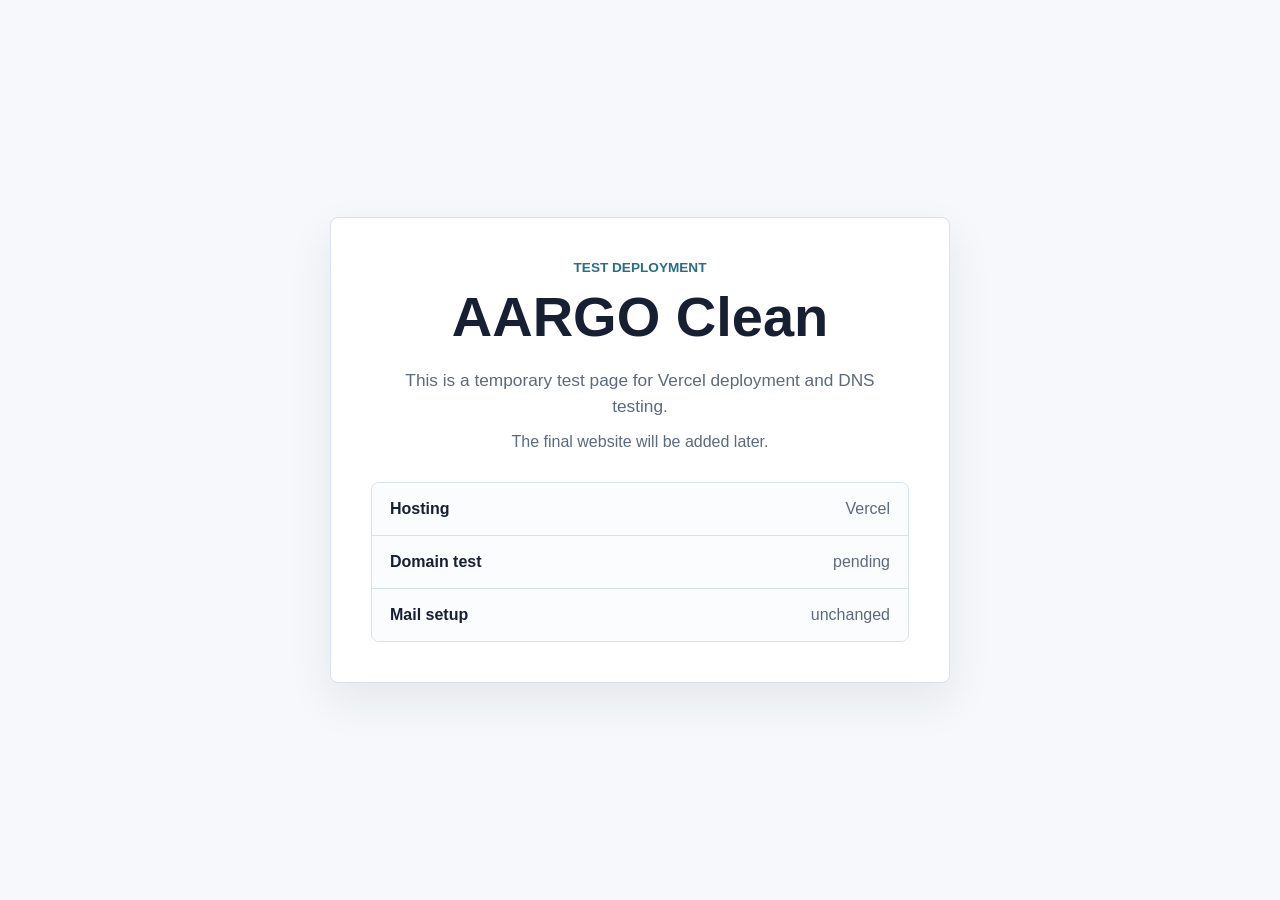
==== index.html @ 8f327ed7 "Add temporary Vercel test page" ====
<!doctype html>
<html lang="en">
  <head>
    <meta charset="utf-8">
    <meta name="viewport" content="width=device-width, initial-scale=1">
    <title>AARGO Clean</title>
    <link rel="stylesheet" href="styles.css">
  </head>
  <body>
    <main class="page">
      <section class="content" aria-labelledby="page-title">
        <p class="eyebrow">Test deployment</p>
        <h1 id="page-title">AARGO Clean</h1>
        <p class="lead">
          This is a temporary test page for Vercel deployment and DNS testing.
        </p>
        <p class="note">The final website will be added later.</p>

        <dl class="status-box" aria-label="Deployment status">
          <div>
            <dt>Hosting</dt>
            <dd>Vercel</dd>
          </div>
          <div>
            <dt>Domain test</dt>
            <dd>pending</dd>
          </div>
          <div>
            <dt>Mail setup</dt>
            <dd>unchanged</dd>
          </div>
        </dl>
      </section>
    </main>
  </body>
</html>
---- styles.css ----
:root {
  color-scheme: light;
  --bg: #f6f8fb;
  --panel: #ffffff;
  --text: #172033;
  --muted: #5d697d;
  --border: #d9e1ec;
  --accent: #276f86;
}

* {
  box-sizing: border-box;
}

body {
  margin: 0;
  min-height: 100vh;
  font-family: Arial, Helvetica, sans-serif;
  line-height: 1.5;
  color: var(--text);
  background: var(--bg);
}

.page {
  min-height: 100vh;
  display: grid;
  place-items: center;
  padding: 32px 16px;
}

.content {
  width: min(100%, 620px);
  padding: 40px;
  text-align: center;
  background: var(--panel);
  border: 1px solid var(--border);
  border-radius: 8px;
  box-shadow: 0 18px 45px rgb(23 32 51 / 8%);
}

.eyebrow {
  margin: 0 0 8px;
  font-size: 0.85rem;
  font-weight: 700;
  color: var(--accent);
  text-transform: uppercase;
}

h1 {
  margin: 0;
  font-size: clamp(2rem, 8vw, 3.5rem);
  line-height: 1.1;
}

.lead {
  margin: 20px auto 0;
  max-width: 480px;
  font-size: 1.08rem;
  color: var(--muted);
}

.note {
  margin: 10px 0 0;
  color: var(--muted);
}

.status-box {
  margin: 28px 0 0;
  display: grid;
  gap: 0;
  text-align: left;
  border: 1px solid var(--border);
  border-radius: 8px;
  overflow: hidden;
}

.status-box div {
  display: grid;
  grid-template-columns: 1fr auto;
  gap: 16px;
  padding: 14px 18px;
  background: #fbfcfe;
}

.status-box div + div {
  border-top: 1px solid var(--border);
}

dt {
  font-weight: 700;
}

dd {
  margin: 0;
  color: var(--muted);
}

@media (max-width: 520px) {
  .content {
    padding: 28px 20px;
  }

  .status-box div {
    grid-template-columns: 1fr;
    gap: 2px;
  }
}
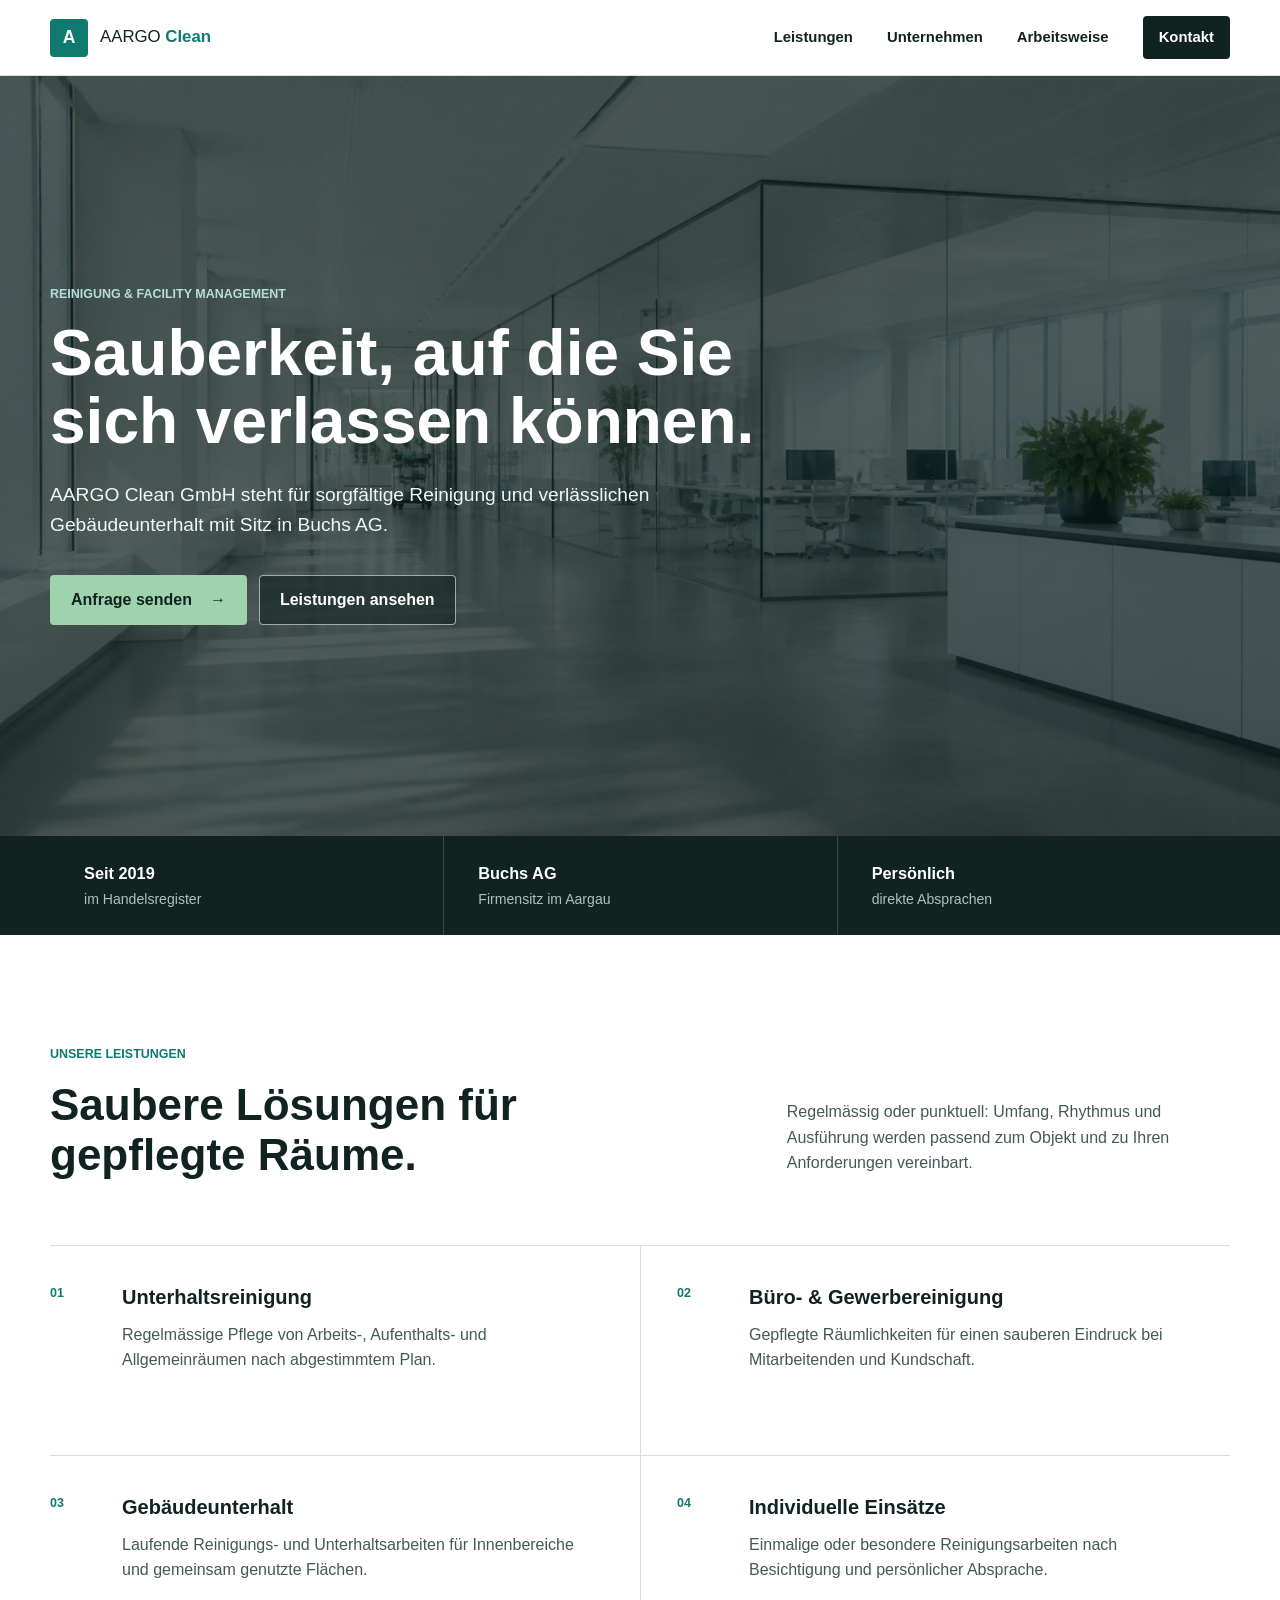
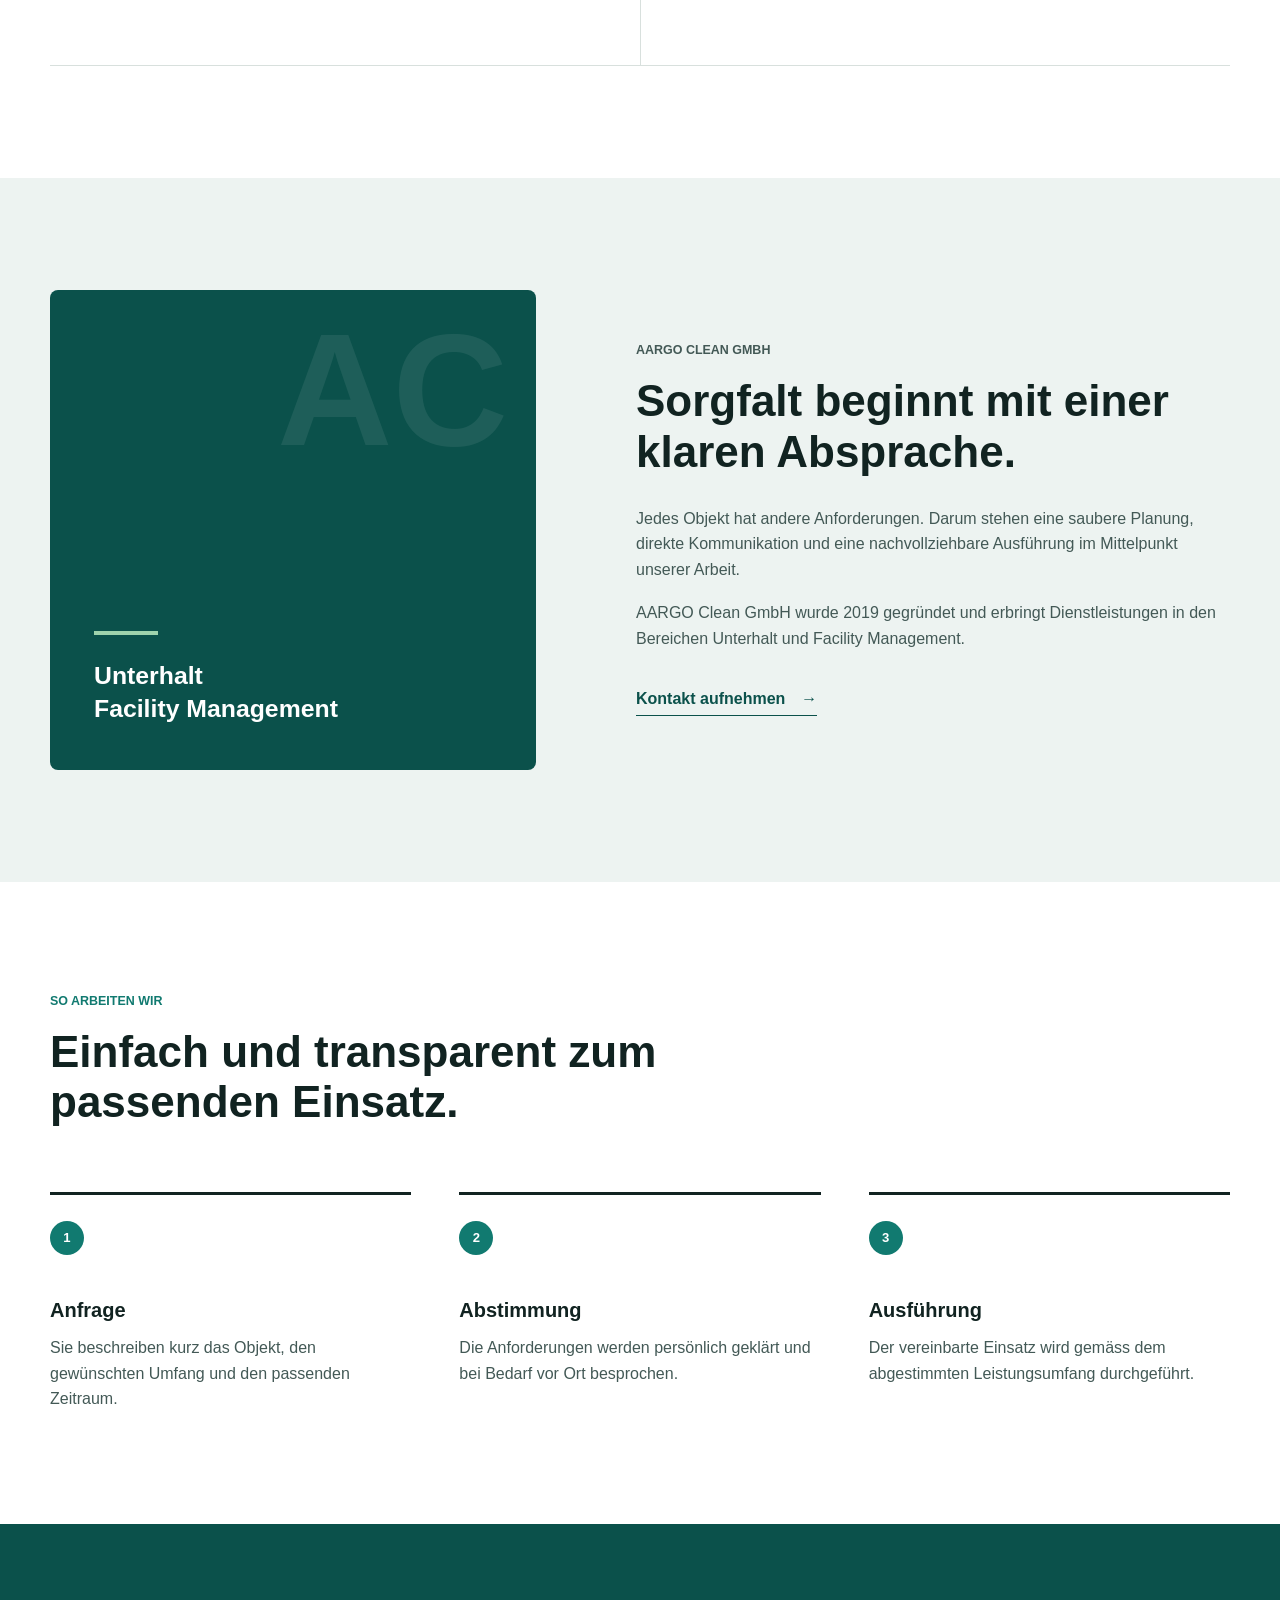
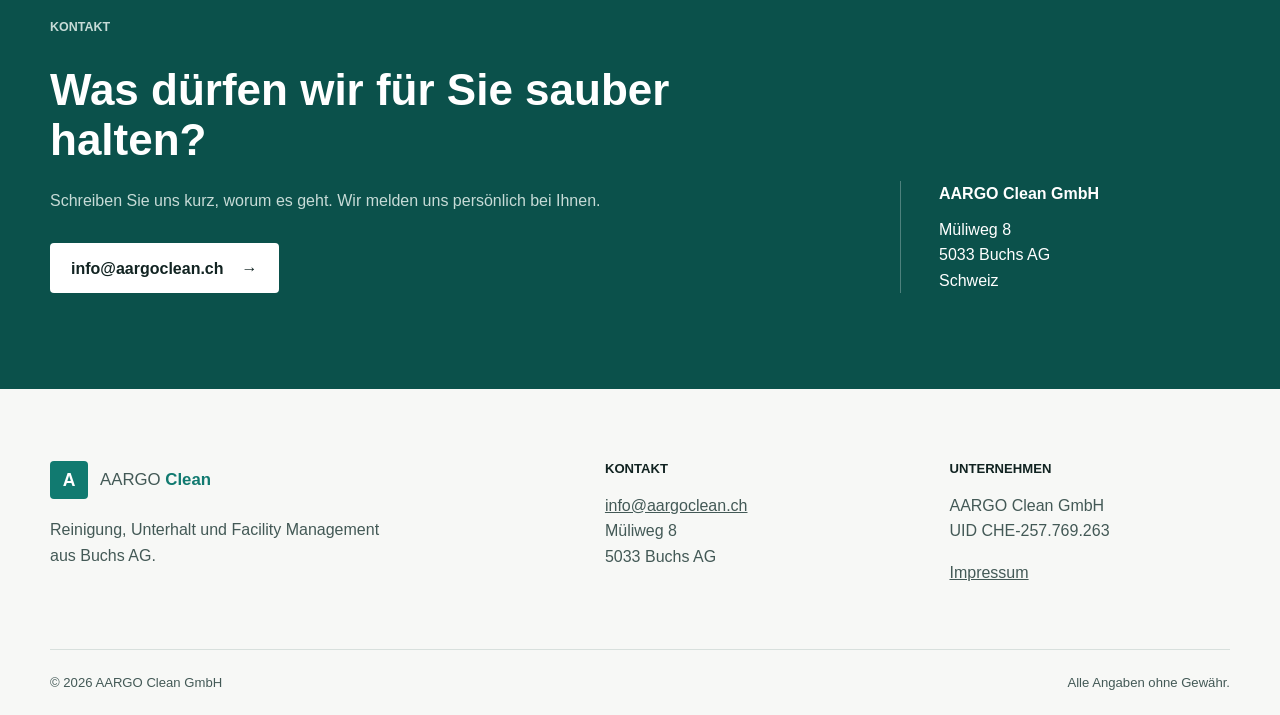
==== commit 36af7f48: "Build professional AARGO Clean website" ====
--- a/index.html
+++ b/index.html
@@ -1,36 +1,236 @@
 <!doctype html>
-<html lang="en">
+<html lang="de-CH">
   <head>
     <meta charset="utf-8">
     <meta name="viewport" content="width=device-width, initial-scale=1">
-    <title>AARGO Clean</title>
+    <meta name="description" content="AARGO Clean GmbH in Buchs AG: Reinigung, Gebäudeunterhalt und Facility Management nach persönlicher Absprache.">
+    <meta name="theme-color" content="#112321">
+    <title>AARGO Clean GmbH | Reinigung &amp; Gebäudeunterhalt</title>
+    <link rel="preload" href="assets/hero-clean-office.webp" as="image" type="image/webp">
     <link rel="stylesheet" href="styles.css">
+    <script src="script.js" defer></script>
+    <script type="application/ld+json">
+      {
+        "@context": "https://schema.org",
+        "@type": "LocalBusiness",
+        "name": "AARGO Clean GmbH",
+        "url": "https://aargoclean.ch",
+        "email": "info@aargoclean.ch",
+        "foundingDate": "2019",
+        "identifier": "CHE-257.769.263",
+        "address": {
+          "@type": "PostalAddress",
+          "streetAddress": "Müliweg 8",
+          "postalCode": "5033",
+          "addressLocality": "Buchs AG",
+          "addressCountry": "CH"
+        }
+      }
+    </script>
   </head>
   <body>
-    <main class="page">
-      <section class="content" aria-labelledby="page-title">
-        <p class="eyebrow">Test deployment</p>
-        <h1 id="page-title">AARGO Clean</h1>
-        <p class="lead">
-          This is a temporary test page for Vercel deployment and DNS testing.
-        </p>
-        <p class="note">The final website will be added later.</p>
-
-        <dl class="status-box" aria-label="Deployment status">
-          <div>
-            <dt>Hosting</dt>
-            <dd>Vercel</dd>
-          </div>
-          <div>
-            <dt>Domain test</dt>
-            <dd>pending</dd>
-          </div>
-          <div>
-            <dt>Mail setup</dt>
-            <dd>unchanged</dd>
-          </div>
-        </dl>
+    <a class="skip-link" href="#main-content">Zum Inhalt springen</a>
+
+    <header class="site-header">
+      <div class="container header-inner">
+        <a class="brand" href="#top" aria-label="AARGO Clean Startseite">
+          <span class="brand-mark" aria-hidden="true">A</span>
+          <span class="brand-name">AARGO <strong>Clean</strong></span>
+        </a>
+
+        <button class="menu-toggle" type="button" aria-expanded="false" aria-controls="main-navigation">
+          <span class="sr-only">Navigation öffnen</span>
+          <span aria-hidden="true"></span>
+          <span aria-hidden="true"></span>
+          <span aria-hidden="true"></span>
+        </button>
+
+        <nav class="main-nav" id="main-navigation" aria-label="Hauptnavigation">
+          <a href="#leistungen">Leistungen</a>
+          <a href="#unternehmen">Unternehmen</a>
+          <a href="#arbeitsweise">Arbeitsweise</a>
+          <a class="nav-contact" href="#kontakt">Kontakt</a>
+        </nav>
+      </div>
+    </header>
+
+    <main id="main-content">
+      <section class="hero" id="top" aria-labelledby="hero-title">
+        <div class="container hero-content">
+          <p class="kicker">Reinigung &amp; Facility Management</p>
+          <h1 id="hero-title">Sauberkeit, auf die Sie sich verlassen können.</h1>
+          <p class="hero-copy">
+            AARGO Clean GmbH steht für sorgfältige Reinigung und verlässlichen
+            Gebäudeunterhalt mit Sitz in Buchs AG.
+          </p>
+          <div class="hero-actions">
+            <a class="button button-primary" href="mailto:info@aargoclean.ch?subject=Anfrage%20über%20die%20Website">
+              Anfrage senden <span aria-hidden="true">→</span>
+            </a>
+            <a class="button button-secondary" href="#leistungen">Leistungen ansehen</a>
+          </div>
+        </div>
+      </section>
+
+      <section class="facts" aria-label="Unternehmensdaten">
+        <div class="container facts-grid">
+          <div>
+            <strong>Seit 2019</strong>
+            <span>im Handelsregister</span>
+          </div>
+          <div>
+            <strong>Buchs AG</strong>
+            <span>Firmensitz im Aargau</span>
+          </div>
+          <div>
+            <strong>Persönlich</strong>
+            <span>direkte Absprachen</span>
+          </div>
+        </div>
+      </section>
+
+      <section class="section services" id="leistungen" aria-labelledby="services-title">
+        <div class="container">
+          <div class="section-heading">
+            <div>
+              <p class="kicker">Unsere Leistungen</p>
+              <h2 id="services-title">Saubere Lösungen für gepflegte Räume.</h2>
+            </div>
+            <p>
+              Regelmässig oder punktuell: Umfang, Rhythmus und Ausführung werden
+              passend zum Objekt und zu Ihren Anforderungen vereinbart.
+            </p>
+          </div>
+
+          <div class="service-list">
+            <article class="service-item">
+              <span class="service-number" aria-hidden="true">01</span>
+              <div>
+                <h3>Unterhaltsreinigung</h3>
+                <p>Regelmässige Pflege von Arbeits-, Aufenthalts- und Allgemeinräumen nach abgestimmtem Plan.</p>
+              </div>
+            </article>
+            <article class="service-item">
+              <span class="service-number" aria-hidden="true">02</span>
+              <div>
+                <h3>Büro- &amp; Gewerbereinigung</h3>
+                <p>Gepflegte Räumlichkeiten für einen sauberen Eindruck bei Mitarbeitenden und Kundschaft.</p>
+              </div>
+            </article>
+            <article class="service-item">
+              <span class="service-number" aria-hidden="true">03</span>
+              <div>
+                <h3>Gebäudeunterhalt</h3>
+                <p>Laufende Reinigungs- und Unterhaltsarbeiten für Innenbereiche und gemeinsam genutzte Flächen.</p>
+              </div>
+            </article>
+            <article class="service-item">
+              <span class="service-number" aria-hidden="true">04</span>
+              <div>
+                <h3>Individuelle Einsätze</h3>
+                <p>Einmalige oder besondere Reinigungsarbeiten nach Besichtigung und persönlicher Absprache.</p>
+              </div>
+            </article>
+          </div>
+        </div>
+      </section>
+
+      <section class="section about" id="unternehmen" aria-labelledby="about-title">
+        <div class="container about-grid">
+          <div class="about-visual" aria-hidden="true">
+            <span class="about-initials">AC</span>
+            <span class="about-line"></span>
+            <p>Unterhalt<br>Facility Management</p>
+          </div>
+          <div class="about-content">
+            <p class="kicker">AARGO Clean GmbH</p>
+            <h2 id="about-title">Sorgfalt beginnt mit einer klaren Absprache.</h2>
+            <p>
+              Jedes Objekt hat andere Anforderungen. Darum stehen eine saubere
+              Planung, direkte Kommunikation und eine nachvollziehbare Ausführung
+              im Mittelpunkt unserer Arbeit.
+            </p>
+            <p>
+              AARGO Clean GmbH wurde 2019 gegründet und erbringt Dienstleistungen
+              in den Bereichen Unterhalt und Facility Management.
+            </p>
+            <a class="text-link" href="#kontakt">Kontakt aufnehmen <span aria-hidden="true">→</span></a>
+          </div>
+        </div>
+      </section>
+
+      <section class="section process" id="arbeitsweise" aria-labelledby="process-title">
+        <div class="container">
+          <div class="section-heading compact">
+            <div>
+              <p class="kicker">So arbeiten wir</p>
+              <h2 id="process-title">Einfach und transparent zum passenden Einsatz.</h2>
+            </div>
+          </div>
+          <ol class="process-list">
+            <li>
+              <span>1</span>
+              <h3>Anfrage</h3>
+              <p>Sie beschreiben kurz das Objekt, den gewünschten Umfang und den passenden Zeitraum.</p>
+            </li>
+            <li>
+              <span>2</span>
+              <h3>Abstimmung</h3>
+              <p>Die Anforderungen werden persönlich geklärt und bei Bedarf vor Ort besprochen.</p>
+            </li>
+            <li>
+              <span>3</span>
+              <h3>Ausführung</h3>
+              <p>Der vereinbarte Einsatz wird gemäss dem abgestimmten Leistungsumfang durchgeführt.</p>
+            </li>
+          </ol>
+        </div>
+      </section>
+
+      <section class="contact" id="kontakt" aria-labelledby="contact-title">
+        <div class="container contact-grid">
+          <div>
+            <p class="kicker kicker-light">Kontakt</p>
+            <h2 id="contact-title">Was dürfen wir für Sie sauber halten?</h2>
+            <p>Schreiben Sie uns kurz, worum es geht. Wir melden uns persönlich bei Ihnen.</p>
+            <a class="button button-light" href="mailto:info@aargoclean.ch?subject=Anfrage%20über%20die%20Website">
+              info@aargoclean.ch <span aria-hidden="true">→</span>
+            </a>
+          </div>
+          <address class="contact-details">
+            <span>AARGO Clean GmbH</span>
+            <span>Müliweg 8</span>
+            <span>5033 Buchs AG</span>
+            <span>Schweiz</span>
+          </address>
+        </div>
       </section>
     </main>
+
+    <footer class="site-footer">
+      <div class="container footer-grid">
+        <div>
+          <a class="brand footer-brand" href="#top" aria-label="Zurück nach oben">
+            <span class="brand-mark" aria-hidden="true">A</span>
+            <span class="brand-name">AARGO <strong>Clean</strong></span>
+          </a>
+          <p>Reinigung, Unterhalt und Facility Management aus Buchs AG.</p>
+        </div>
+        <div>
+          <h2>Kontakt</h2>
+          <a href="mailto:info@aargoclean.ch">info@aargoclean.ch</a>
+          <p>Müliweg 8<br>5033 Buchs AG</p>
+        </div>
+        <div>
+          <h2>Unternehmen</h2>
+          <p>AARGO Clean GmbH<br>UID CHE-257.769.263</p>
+          <a href="#impressum">Impressum</a>
+        </div>
+      </div>
+      <div class="container footer-bottom" id="impressum">
+        <span>© <span id="current-year">2026</span> AARGO Clean GmbH</span>
+        <span>Alle Angaben ohne Gewähr.</span>
+      </div>
+    </footer>
   </body>
 </html>
--- a/styles.css
+++ b/styles.css
@@ -1,107 +1,797 @@
 :root {
   color-scheme: light;
-  --bg: #f6f8fb;
-  --panel: #ffffff;
-  --text: #172033;
-  --muted: #5d697d;
-  --border: #d9e1ec;
-  --accent: #276f86;
+  --ink: #112321;
+  --ink-soft: #435956;
+  --teal: #117a70;
+  --teal-dark: #0b514b;
+  --green: #78a47d;
+  --mist: #edf3f1;
+  --paper: #ffffff;
+  --off-white: #f7f8f6;
+  --line: #d8e0dd;
+  --header-height: 76px;
 }
 
 * {
   box-sizing: border-box;
 }
 
+html {
+  scroll-behavior: smooth;
+}
+
 body {
   margin: 0;
-  min-height: 100vh;
-  font-family: Arial, Helvetica, sans-serif;
-  line-height: 1.5;
-  color: var(--text);
-  background: var(--bg);
-}
-
-.page {
-  min-height: 100vh;
+  min-width: 320px;
+  font-family: Inter, "Helvetica Neue", Arial, sans-serif;
+  font-size: 16px;
+  line-height: 1.6;
+  letter-spacing: 0;
+  color: var(--ink);
+  background: var(--paper);
+}
+
+body.menu-open {
+  overflow: hidden;
+}
+
+button,
+a {
+  font: inherit;
+}
+
+a {
+  color: inherit;
+}
+
+p,
+h1,
+h2,
+h3 {
+  margin-top: 0;
+}
+
+.container {
+  width: min(100% - 48px, 1180px);
+  margin-inline: auto;
+}
+
+.skip-link {
+  position: fixed;
+  z-index: 1000;
+  top: 12px;
+  left: 12px;
+  padding: 10px 14px;
+  color: var(--paper);
+  background: var(--ink);
+  transform: translateY(-150%);
+}
+
+.skip-link:focus {
+  transform: translateY(0);
+}
+
+.sr-only {
+  position: absolute;
+  width: 1px;
+  height: 1px;
+  padding: 0;
+  margin: -1px;
+  overflow: hidden;
+  clip: rect(0, 0, 0, 0);
+  white-space: nowrap;
+  border: 0;
+}
+
+.site-header {
+  position: sticky;
+  z-index: 100;
+  top: 0;
+  height: var(--header-height);
+  background: rgb(255 255 255 / 96%);
+  border-bottom: 1px solid var(--line);
+}
+
+.header-inner {
+  height: 100%;
+  display: flex;
+  align-items: center;
+  justify-content: space-between;
+}
+
+.brand {
+  display: inline-flex;
+  align-items: center;
+  gap: 12px;
+  text-decoration: none;
+}
+
+.brand-mark {
+  width: 38px;
+  height: 38px;
   display: grid;
   place-items: center;
-  padding: 32px 16px;
-}
-
-.content {
-  width: min(100%, 620px);
-  padding: 40px;
-  text-align: center;
-  background: var(--panel);
-  border: 1px solid var(--border);
+  font-size: 1.1rem;
+  font-weight: 800;
+  color: var(--paper);
+  background: var(--teal);
+  border-radius: 4px;
+}
+
+.brand-name {
+  font-size: 1.05rem;
+  font-weight: 500;
+  line-height: 1;
+}
+
+.brand-name strong {
+  color: var(--teal);
+}
+
+.main-nav {
+  display: flex;
+  align-items: center;
+  gap: 34px;
+}
+
+.main-nav a {
+  font-size: 0.93rem;
+  font-weight: 600;
+  text-decoration: none;
+  transition: color 180ms ease;
+}
+
+.main-nav a:hover {
+  color: var(--teal);
+}
+
+.main-nav .nav-contact {
+  padding: 10px 16px;
+  color: var(--paper);
+  background: var(--ink);
+  border-radius: 4px;
+}
+
+.main-nav .nav-contact:hover {
+  color: var(--paper);
+  background: var(--teal-dark);
+}
+
+.menu-toggle {
+  width: 44px;
+  height: 44px;
+  display: none;
+  padding: 10px;
+  cursor: pointer;
+  background: transparent;
+  border: 1px solid var(--line);
+  border-radius: 4px;
+}
+
+.menu-toggle span:not(.sr-only) {
+  width: 100%;
+  height: 2px;
+  display: block;
+  background: var(--ink);
+  transition: transform 180ms ease, opacity 180ms ease;
+}
+
+.menu-toggle span:not(.sr-only) + span {
+  margin-top: 5px;
+}
+
+.hero {
+  min-height: min(760px, calc(100svh - 140px));
+  position: relative;
+  display: flex;
+  align-items: center;
+  color: var(--paper);
+  background-image: url("assets/hero-clean-office.webp");
+  background-size: cover;
+  background-position: center;
+  isolation: isolate;
+}
+
+.hero::before {
+  content: "";
+  position: absolute;
+  z-index: -1;
+  inset: 0;
+  background: rgb(8 28 25 / 70%);
+}
+
+.hero-content {
+  padding-block: 84px;
+}
+
+.kicker {
+  margin-bottom: 18px;
+  font-size: 0.78rem;
+  font-weight: 800;
+  line-height: 1.2;
+  color: var(--teal);
+  text-transform: uppercase;
+}
+
+.hero .kicker {
+  color: #b6ded8;
+}
+
+.hero h1 {
+  max-width: 780px;
+  margin-bottom: 24px;
+  font-size: 4rem;
+  line-height: 1.06;
+  font-weight: 700;
+}
+
+.hero-copy {
+  max-width: 650px;
+  margin-bottom: 34px;
+  font-size: 1.2rem;
+  color: #eef7f5;
+}
+
+.hero-actions {
+  display: flex;
+  flex-wrap: wrap;
+  gap: 12px;
+}
+
+.button {
+  min-height: 50px;
+  display: inline-flex;
+  align-items: center;
+  justify-content: center;
+  gap: 18px;
+  padding: 12px 20px;
+  font-weight: 700;
+  line-height: 1.2;
+  text-decoration: none;
+  border: 1px solid transparent;
+  border-radius: 4px;
+  cursor: pointer;
+  transition: background-color 180ms ease, color 180ms ease, border-color 180ms ease;
+}
+
+.button-primary {
+  color: var(--ink);
+  background: #9fd3ad;
+}
+
+.button-primary:hover {
+  background: #b9e0c3;
+}
+
+.button-secondary {
+  color: var(--paper);
+  background: rgb(17 35 33 / 60%);
+  border-color: rgb(255 255 255 / 58%);
+}
+
+.button-secondary:hover {
+  color: var(--ink);
+  background: var(--paper);
+}
+
+.facts {
+  color: var(--paper);
+  background: var(--ink);
+}
+
+.facts-grid {
+  display: grid;
+  grid-template-columns: repeat(3, 1fr);
+}
+
+.facts-grid div {
+  padding: 24px 34px;
+}
+
+.facts-grid div + div {
+  border-left: 1px solid rgb(255 255 255 / 18%);
+}
+
+.facts strong,
+.facts span {
+  display: block;
+}
+
+.facts strong {
+  font-size: 1.02rem;
+}
+
+.facts span {
+  margin-top: 2px;
+  font-size: 0.88rem;
+  color: #acc2be;
+}
+
+.section {
+  padding-block: 112px;
+}
+
+.section-heading {
+  display: grid;
+  grid-template-columns: minmax(0, 1.2fr) minmax(300px, 0.8fr);
+  gap: 72px;
+  align-items: end;
+  margin-bottom: 64px;
+}
+
+.section-heading.compact {
+  grid-template-columns: minmax(0, 760px);
+}
+
+h2 {
+  margin-bottom: 0;
+  font-size: 2.75rem;
+  line-height: 1.15;
+  font-weight: 700;
+}
+
+.section-heading > p,
+.about-content > p,
+.contact p {
+  color: var(--ink-soft);
+}
+
+.section-heading > p {
+  margin-bottom: 5px;
+}
+
+.service-list {
+  display: grid;
+  grid-template-columns: repeat(2, 1fr);
+  border-top: 1px solid var(--line);
+}
+
+.service-item {
+  min-height: 210px;
+  display: grid;
+  grid-template-columns: 48px 1fr;
+  gap: 24px;
+  padding: 38px 36px 38px 0;
+  border-bottom: 1px solid var(--line);
+}
+
+.service-item:nth-child(even) {
+  padding-left: 36px;
+  border-left: 1px solid var(--line);
+}
+
+.service-number {
+  font-size: 0.78rem;
+  font-weight: 800;
+  color: var(--teal);
+}
+
+.service-item h3,
+.process-list h3 {
+  margin-bottom: 12px;
+  font-size: 1.25rem;
+  line-height: 1.3;
+}
+
+.service-item p,
+.process-list p {
+  margin-bottom: 0;
+  color: var(--ink-soft);
+}
+
+.about {
+  background: var(--mist);
+}
+
+.about-grid {
+  display: grid;
+  grid-template-columns: minmax(360px, 0.9fr) minmax(0, 1.1fr);
+  gap: 100px;
+  align-items: center;
+}
+
+.about-visual {
+  min-height: 480px;
+  position: relative;
+  display: flex;
+  flex-direction: column;
+  justify-content: flex-end;
+  padding: 44px;
+  overflow: hidden;
+  color: var(--paper);
+  background: var(--teal-dark);
   border-radius: 8px;
-  box-shadow: 0 18px 45px rgb(23 32 51 / 8%);
-}
-
-.eyebrow {
-  margin: 0 0 8px;
-  font-size: 0.85rem;
+}
+
+.about-initials {
+  position: absolute;
+  top: 20px;
+  right: 28px;
+  font-size: 10rem;
+  font-weight: 800;
+  line-height: 1;
+  color: rgb(255 255 255 / 8%);
+}
+
+.about-line {
+  width: 64px;
+  height: 4px;
+  margin-bottom: 24px;
+  background: #9fd3ad;
+}
+
+.about-visual p {
+  margin: 0;
+  font-size: 1.55rem;
+  line-height: 1.35;
+  font-weight: 600;
+}
+
+.about-content h2 {
+  margin-bottom: 28px;
+}
+
+.about-content > p {
+  max-width: 620px;
+  margin-bottom: 18px;
+}
+
+.text-link {
+  display: inline-flex;
+  gap: 16px;
+  margin-top: 16px;
+  padding-bottom: 4px;
   font-weight: 700;
-  color: var(--accent);
+  color: var(--teal-dark);
+  text-decoration: none;
+  border-bottom: 1px solid currentColor;
+}
+
+.process-list {
+  display: grid;
+  grid-template-columns: repeat(3, 1fr);
+  gap: 48px;
+  padding: 0;
+  margin: 0;
+  list-style: none;
+}
+
+.process-list li {
+  padding-top: 26px;
+  border-top: 3px solid var(--ink);
+}
+
+.process-list li > span {
+  width: 34px;
+  height: 34px;
+  display: grid;
+  place-items: center;
+  margin-bottom: 42px;
+  font-size: 0.82rem;
+  font-weight: 800;
+  color: var(--paper);
+  background: var(--teal);
+  border-radius: 50%;
+}
+
+.contact {
+  padding-block: 96px;
+  color: var(--paper);
+  background: var(--teal-dark);
+}
+
+.contact-grid {
+  display: grid;
+  grid-template-columns: minmax(0, 1.4fr) minmax(260px, 0.6fr);
+  gap: 80px;
+  align-items: end;
+}
+
+.contact h2 {
+  max-width: 720px;
+  margin-bottom: 22px;
+}
+
+.contact p {
+  max-width: 620px;
+  margin-bottom: 30px;
+  color: #c7dbd7;
+}
+
+.kicker-light {
+  color: #9fd3ad;
+}
+
+.button-light {
+  color: var(--ink);
+  background: var(--paper);
+}
+
+.button-light:hover {
+  background: #dcebe7;
+}
+
+.contact-details {
+  padding-left: 38px;
+  font-style: normal;
+  border-left: 1px solid rgb(255 255 255 / 28%);
+}
+
+.contact-details span {
+  display: block;
+}
+
+.contact-details span:first-child {
+  margin-bottom: 10px;
+  font-weight: 700;
+}
+
+.site-footer {
+  padding-top: 72px;
+  background: var(--off-white);
+}
+
+.footer-grid {
+  display: grid;
+  grid-template-columns: 1.4fr 0.8fr 0.8fr;
+  gap: 64px;
+  padding-bottom: 64px;
+}
+
+.footer-brand {
+  margin-bottom: 18px;
+}
+
+.footer-grid > div:first-child p {
+  max-width: 330px;
+}
+
+.footer-grid h2 {
+  margin-bottom: 16px;
+  font-size: 0.82rem;
   text-transform: uppercase;
 }
 
-h1 {
-  margin: 0;
-  font-size: clamp(2rem, 8vw, 3.5rem);
-  line-height: 1.1;
-}
-
-.lead {
-  margin: 20px auto 0;
-  max-width: 480px;
-  font-size: 1.08rem;
-  color: var(--muted);
-}
-
-.note {
-  margin: 10px 0 0;
-  color: var(--muted);
-}
-
-.status-box {
-  margin: 28px 0 0;
-  display: grid;
-  gap: 0;
-  text-align: left;
-  border: 1px solid var(--border);
-  border-radius: 8px;
-  overflow: hidden;
-}
-
-.status-box div {
-  display: grid;
-  grid-template-columns: 1fr auto;
-  gap: 16px;
-  padding: 14px 18px;
-  background: #fbfcfe;
-}
-
-.status-box div + div {
-  border-top: 1px solid var(--border);
-}
-
-dt {
-  font-weight: 700;
-}
-
-dd {
-  margin: 0;
-  color: var(--muted);
+.footer-grid p,
+.footer-grid a {
+  color: var(--ink-soft);
+}
+
+.footer-grid a:hover {
+  color: var(--teal);
+}
+
+.footer-bottom {
+  display: flex;
+  justify-content: space-between;
+  gap: 24px;
+  padding-block: 22px;
+  font-size: 0.82rem;
+  color: var(--ink-soft);
+  border-top: 1px solid var(--line);
+}
+
+a:focus-visible,
+button:focus-visible {
+  outline: 3px solid #2bb8a9;
+  outline-offset: 3px;
+}
+
+@media (max-width: 900px) {
+  .hero h1 {
+    font-size: 3.25rem;
+  }
+
+  .section {
+    padding-block: 88px;
+  }
+
+  .section-heading,
+  .about-grid,
+  .contact-grid {
+    grid-template-columns: 1fr;
+    gap: 42px;
+  }
+
+  .about-grid {
+    gap: 56px;
+  }
+
+  .about-visual {
+    min-height: 360px;
+  }
+
+  .process-list {
+    gap: 26px;
+  }
+
+  .contact-details {
+    padding-top: 28px;
+    padding-left: 0;
+    border-top: 1px solid rgb(255 255 255 / 28%);
+    border-left: 0;
+  }
+}
+
+@media (max-width: 760px) {
+  :root {
+    --header-height: 68px;
+  }
+
+  .container {
+    width: min(100% - 32px, 1180px);
+  }
+
+  .menu-toggle {
+    display: block;
+  }
+
+  .menu-toggle[aria-expanded="true"] span:nth-of-type(2) {
+    transform: translateY(7px) rotate(45deg);
+  }
+
+  .menu-toggle[aria-expanded="true"] span:nth-of-type(3) {
+    opacity: 0;
+  }
+
+  .menu-toggle[aria-expanded="true"] span:nth-of-type(4) {
+    transform: translateY(-7px) rotate(-45deg);
+  }
+
+  .main-nav {
+    position: fixed;
+    top: var(--header-height);
+    right: 0;
+    left: 0;
+    display: none;
+    align-items: stretch;
+    gap: 0;
+    padding: 14px 16px 20px;
+    background: var(--paper);
+    border-bottom: 1px solid var(--line);
+  }
+
+  .main-nav.is-open {
+    display: grid;
+  }
+
+  .main-nav a {
+    padding: 14px 10px;
+    border-bottom: 1px solid var(--line);
+  }
+
+  .main-nav .nav-contact {
+    margin-top: 10px;
+    text-align: center;
+    border-bottom: 0;
+  }
+
+  .hero {
+    min-height: calc(100svh - 125px);
+    background-position: 58% center;
+  }
+
+  .hero-content {
+    padding-block: 68px;
+  }
+
+  .hero h1 {
+    font-size: 2.75rem;
+  }
+
+  .hero-copy {
+    font-size: 1.05rem;
+  }
+
+  .facts-grid {
+    grid-template-columns: 1fr;
+  }
+
+  .facts-grid div {
+    padding: 17px 0;
+  }
+
+  .facts-grid div + div {
+    border-top: 1px solid rgb(255 255 255 / 18%);
+    border-left: 0;
+  }
+
+  h2 {
+    font-size: 2.2rem;
+  }
+
+  .section-heading {
+    margin-bottom: 44px;
+  }
+
+  .service-list {
+    grid-template-columns: 1fr;
+  }
+
+  .service-item,
+  .service-item:nth-child(even) {
+    min-height: 0;
+    padding: 30px 0;
+    border-left: 0;
+  }
+
+  .process-list {
+    grid-template-columns: 1fr;
+    gap: 40px;
+  }
+
+  .process-list li > span {
+    margin-bottom: 24px;
+  }
+
+  .footer-grid {
+    grid-template-columns: 1fr 1fr;
+  }
+
+  .footer-grid > div:first-child {
+    grid-column: 1 / -1;
+  }
 }
 
 @media (max-width: 520px) {
-  .content {
-    padding: 28px 20px;
-  }
-
-  .status-box div {
+  .hero h1 {
+    font-size: 2.25rem;
+  }
+
+  .hero-actions,
+  .hero-actions .button {
+    width: 100%;
+  }
+
+  .section {
+    padding-block: 72px;
+  }
+
+  h2 {
+    font-size: 1.85rem;
+  }
+
+  .about-visual {
+    min-height: 300px;
+    padding: 28px;
+  }
+
+  .about-initials {
+    font-size: 7rem;
+  }
+
+  .contact {
+    padding-block: 72px;
+  }
+
+  .button-light {
+    width: 100%;
+    justify-content: space-between;
+  }
+
+  .footer-grid {
     grid-template-columns: 1fr;
-    gap: 2px;
-  }
-}
+  }
+
+  .footer-grid > div:first-child {
+    grid-column: auto;
+  }
+
+  .footer-bottom {
+    flex-direction: column;
+    gap: 4px;
+  }
+}
+
+@media (prefers-reduced-motion: reduce) {
+  html {
+    scroll-behavior: auto;
+  }
+
+  *,
+  *::before,
+  *::after {
+    scroll-behavior: auto !important;
+    transition-duration: 0.01ms !important;
+  }
+}
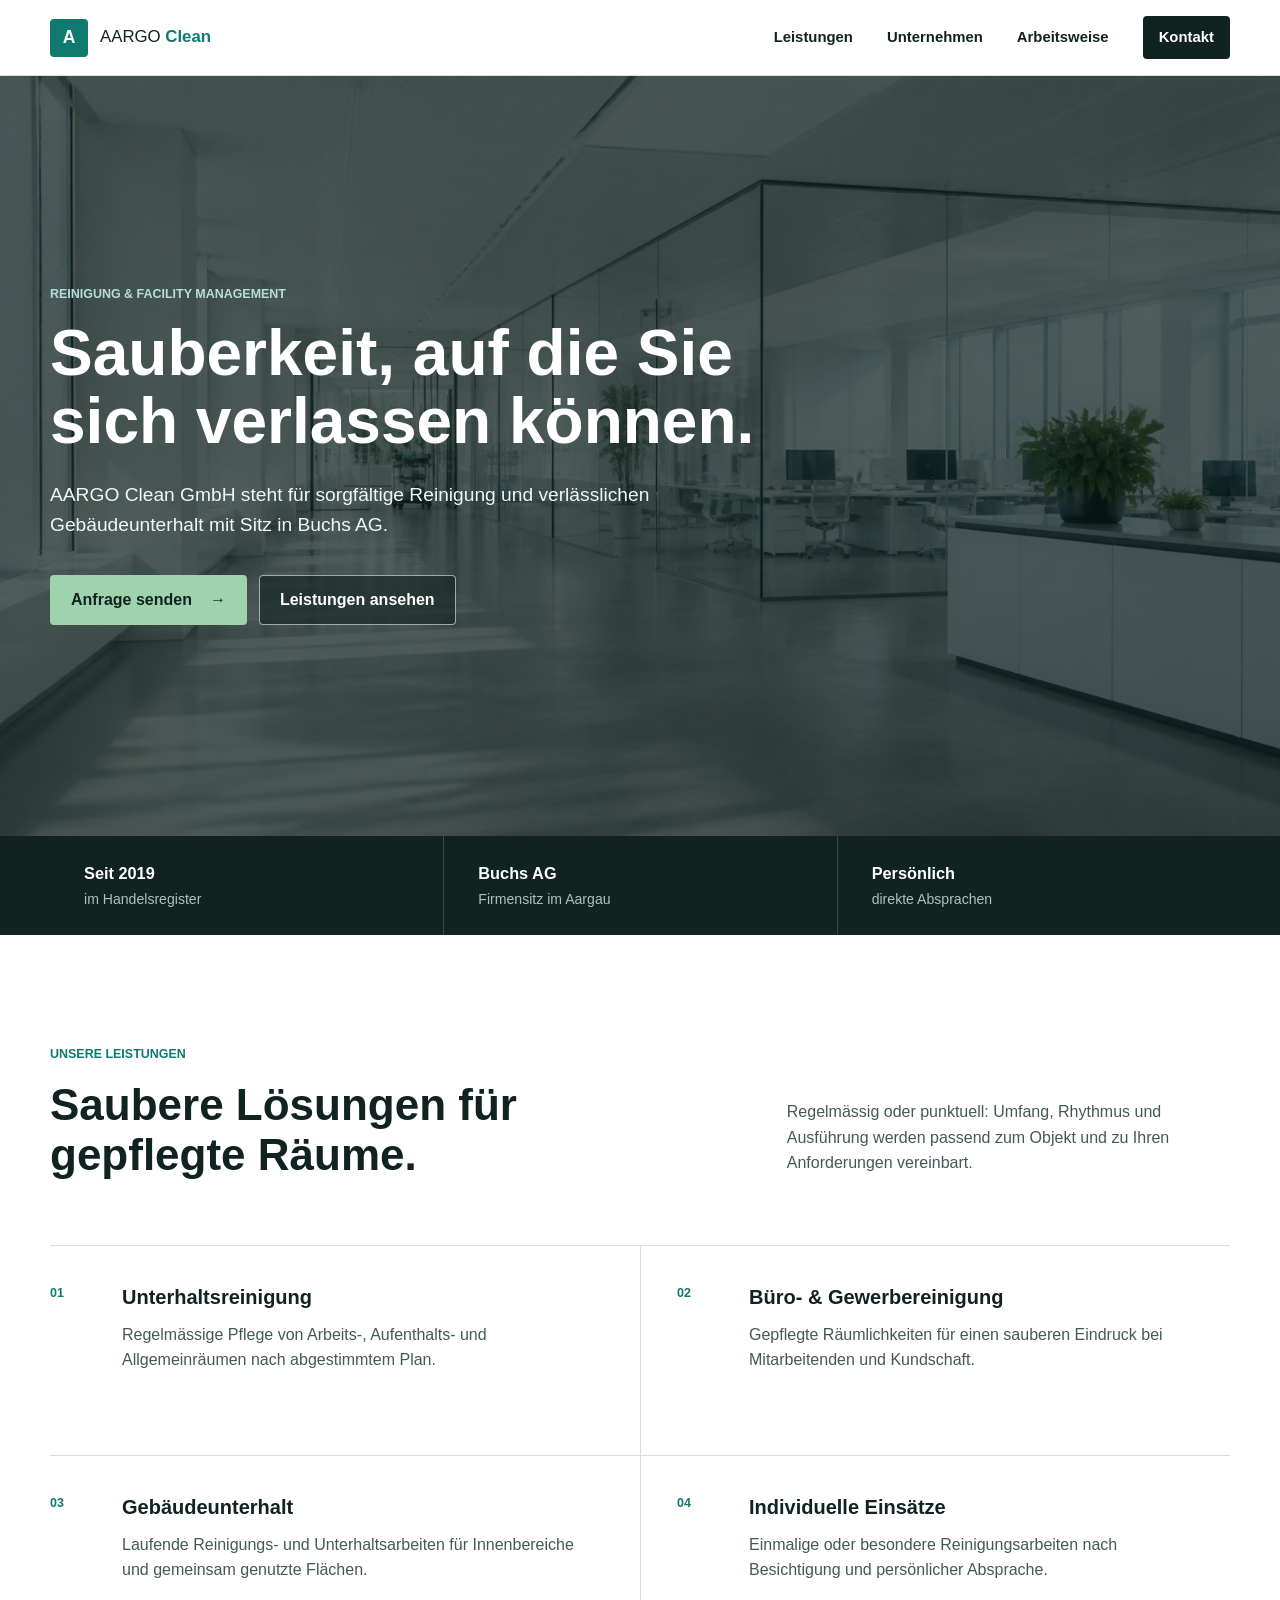
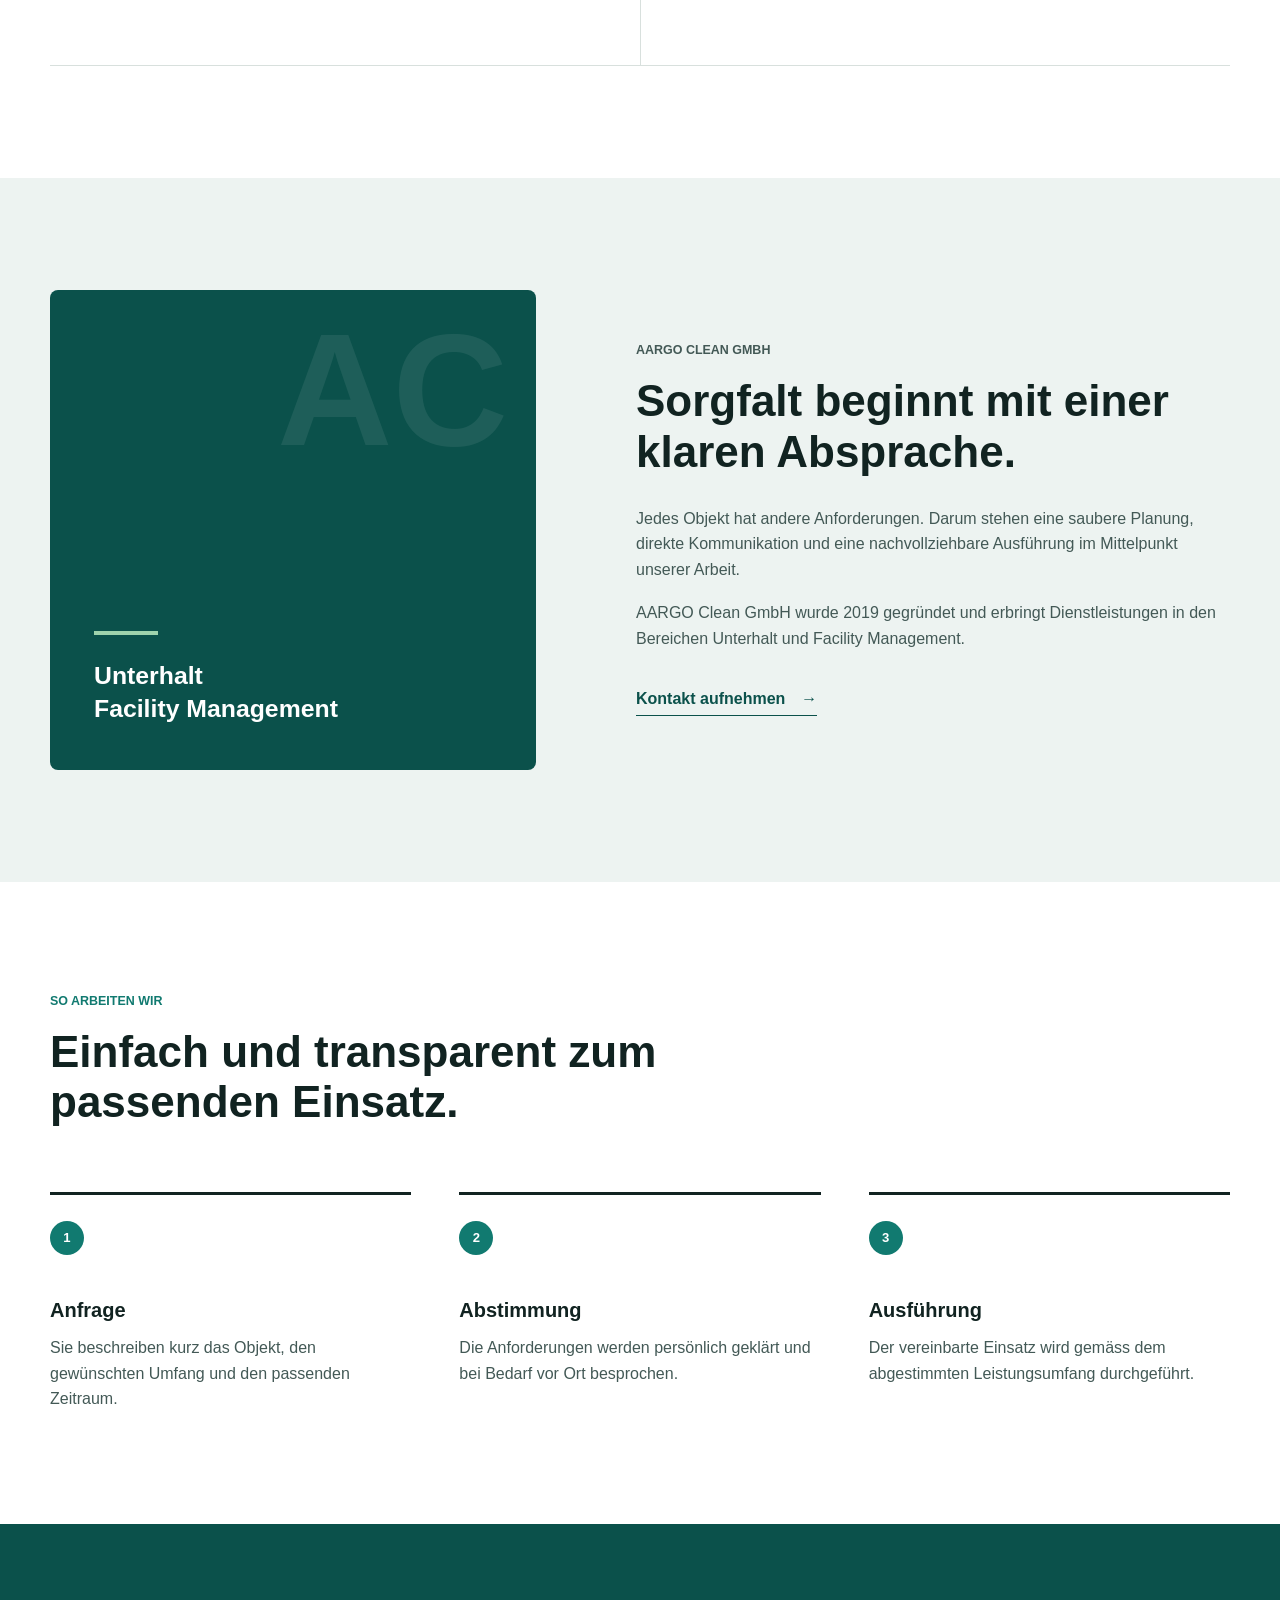
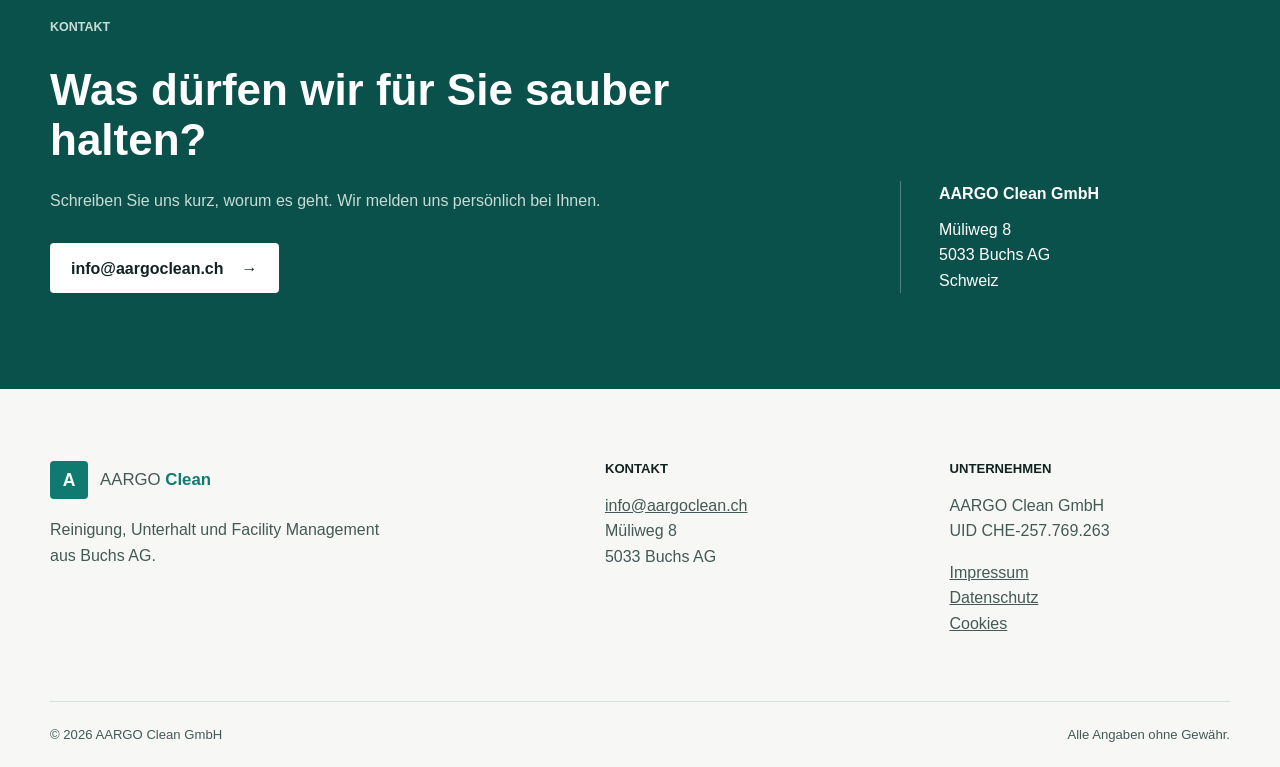
==== commit e5fc0201: "Add legal pages and reference preparation" ====
--- a/index.html
+++ b/index.html
@@ -187,6 +187,62 @@
         </div>
       </section>
 
+      <!--
+        Vor Veröffentlichung: echte Projektbilder, Texte und Kundenfreigaben
+        einfügen und anschliessend das hidden-Attribut entfernen.
+      -->
+      <section class="section references" id="referenzen" aria-labelledby="references-title" hidden>
+        <div class="container">
+          <div class="section-heading">
+            <div>
+              <p class="kicker">Referenzen</p>
+              <h2 id="references-title">Einblicke in unsere Arbeit.</h2>
+            </div>
+            <p>Ausgewählte Einsätze und Rückmeldungen unserer Kundschaft.</p>
+          </div>
+
+          <div class="reference-grid">
+            <article class="reference-card">
+              <div class="reference-media" role="img" aria-label="Projektbild wird ergänzt">
+                <span>Projekt 01</span>
+              </div>
+              <div class="reference-content">
+                <p class="reference-type">Leistungsbereich ergänzen</p>
+                <h3>Referenzprojekt ergänzen</h3>
+                <p>Kurze, sachliche Projektbeschreibung nach Freigabe der Kundschaft ergänzen.</p>
+              </div>
+            </article>
+            <article class="reference-card">
+              <div class="reference-media" role="img" aria-label="Projektbild wird ergänzt">
+                <span>Projekt 02</span>
+              </div>
+              <div class="reference-content">
+                <p class="reference-type">Leistungsbereich ergänzen</p>
+                <h3>Referenzprojekt ergänzen</h3>
+                <p>Kurze, sachliche Projektbeschreibung nach Freigabe der Kundschaft ergänzen.</p>
+              </div>
+            </article>
+            <article class="reference-card">
+              <div class="reference-media" role="img" aria-label="Projektbild wird ergänzt">
+                <span>Projekt 03</span>
+              </div>
+              <div class="reference-content">
+                <p class="reference-type">Leistungsbereich ergänzen</p>
+                <h3>Referenzprojekt ergänzen</h3>
+                <p>Kurze, sachliche Projektbeschreibung nach Freigabe der Kundschaft ergänzen.</p>
+              </div>
+            </article>
+          </div>
+
+          <figure class="testimonial">
+            <blockquote>
+              <p>Freigegebene Originalrezension hier einsetzen. Aussage nicht kürzen oder inhaltlich verändern.</p>
+            </blockquote>
+            <figcaption>Kundenname oder «Privatkundschaft», Ort · Freigabe dokumentieren</figcaption>
+          </figure>
+        </div>
+      </section>
+
       <section class="contact" id="kontakt" aria-labelledby="contact-title">
         <div class="container contact-grid">
           <div>
@@ -224,10 +280,12 @@
         <div>
           <h2>Unternehmen</h2>
           <p>AARGO Clean GmbH<br>UID CHE-257.769.263</p>
-          <a href="#impressum">Impressum</a>
+          <a href="impressum.html">Impressum</a><br>
+          <a href="datenschutz.html">Datenschutz</a><br>
+          <a href="datenschutz.html#cookies">Cookies</a>
         </div>
       </div>
-      <div class="container footer-bottom" id="impressum">
+      <div class="container footer-bottom">
         <span>© <span id="current-year">2026</span> AARGO Clean GmbH</span>
         <span>Alle Angaben ohne Gewähr.</span>
       </div>
--- a/styles.css
+++ b/styles.css
@@ -474,6 +474,92 @@
   border-radius: 50%;
 }
 
+.references[hidden] {
+  display: none;
+}
+
+.references {
+  background: var(--off-white);
+}
+
+.reference-grid {
+  display: grid;
+  grid-template-columns: repeat(3, 1fr);
+  gap: 24px;
+}
+
+.reference-card {
+  overflow: hidden;
+  background: var(--paper);
+  border: 1px solid var(--line);
+  border-radius: 8px;
+}
+
+.reference-media {
+  aspect-ratio: 4 / 3;
+  display: grid;
+  place-items: center;
+  color: var(--teal-dark);
+  background: var(--mist);
+  border-bottom: 1px solid var(--line);
+}
+
+.reference-media img {
+  width: 100%;
+  height: 100%;
+  display: block;
+  object-fit: cover;
+}
+
+.reference-media span {
+  font-size: 0.78rem;
+  font-weight: 800;
+  text-transform: uppercase;
+}
+
+.reference-content {
+  padding: 26px;
+}
+
+.reference-type {
+  margin-bottom: 10px;
+  font-size: 0.76rem;
+  font-weight: 800;
+  color: var(--teal);
+  text-transform: uppercase;
+}
+
+.reference-content h3 {
+  margin-bottom: 10px;
+  font-size: 1.2rem;
+}
+
+.reference-content > p:last-child {
+  margin-bottom: 0;
+  color: var(--ink-soft);
+}
+
+.testimonial {
+  max-width: 850px;
+  margin: 72px 0 0;
+  padding-left: 36px;
+  border-left: 4px solid var(--green);
+}
+
+.testimonial blockquote {
+  margin: 0;
+}
+
+.testimonial blockquote p {
+  margin-bottom: 18px;
+  font-size: 1.5rem;
+  line-height: 1.45;
+}
+
+.testimonial figcaption {
+  color: var(--ink-soft);
+}
+
 .contact {
   padding-block: 96px;
   color: var(--paper);
@@ -529,6 +615,109 @@
 .site-footer {
   padding-top: 72px;
   background: var(--off-white);
+}
+
+.legal-page {
+  background: var(--paper);
+}
+
+.legal-hero {
+  color: var(--paper);
+  background: var(--teal-dark);
+}
+
+.legal-hero-inner {
+  padding-block: 80px;
+}
+
+.legal-hero h1 {
+  max-width: 850px;
+  margin-bottom: 14px;
+  font-size: 3.5rem;
+  line-height: 1.1;
+  overflow-wrap: anywhere;
+}
+
+.legal-hero p:last-child {
+  margin-bottom: 0;
+  color: #c7dbd7;
+}
+
+.legal-layout {
+  display: grid;
+  grid-template-columns: 250px minmax(0, 760px);
+  gap: 96px;
+  align-items: start;
+  padding-block: 88px 112px;
+}
+
+.legal-nav {
+  position: sticky;
+  top: calc(var(--header-height) + 28px);
+  display: grid;
+  gap: 10px;
+  padding: 24px 0;
+  color: var(--ink-soft);
+  border-top: 2px solid var(--ink);
+  border-bottom: 1px solid var(--line);
+}
+
+.legal-nav a {
+  text-decoration: none;
+}
+
+.legal-nav a:hover {
+  color: var(--teal);
+}
+
+.legal-nav strong,
+.legal-nav span {
+  display: block;
+}
+
+.legal-content section {
+  scroll-margin-top: calc(var(--header-height) + 32px);
+}
+
+.legal-content section + section {
+  padding-top: 42px;
+  margin-top: 42px;
+  border-top: 1px solid var(--line);
+}
+
+.legal-content h2 {
+  margin-bottom: 18px;
+  font-size: 1.65rem;
+}
+
+.legal-content p,
+.legal-content address {
+  color: var(--ink-soft);
+}
+
+.legal-content p:last-child {
+  margin-bottom: 0;
+}
+
+.legal-content address {
+  margin-bottom: 22px;
+  font-style: normal;
+}
+
+.legal-content a,
+.legal-footer a {
+  color: var(--teal-dark);
+}
+
+.legal-content code {
+  padding: 2px 5px;
+  font-size: 0.9em;
+  background: var(--mist);
+  border-radius: 3px;
+}
+
+.legal-footer {
+  padding-top: 0;
 }
 
 .footer-grid {
@@ -603,6 +792,23 @@
 
   .process-list {
     gap: 26px;
+  }
+
+  .reference-grid {
+    grid-template-columns: repeat(2, 1fr);
+  }
+
+  .reference-card:last-child {
+    grid-column: 1 / -1;
+  }
+
+  .legal-layout {
+    grid-template-columns: 1fr;
+    gap: 46px;
+  }
+
+  .legal-nav {
+    position: static;
   }
 
   .contact-details {
@@ -720,6 +926,26 @@
     gap: 40px;
   }
 
+  .reference-grid {
+    grid-template-columns: 1fr;
+  }
+
+  .reference-card:last-child {
+    grid-column: auto;
+  }
+
+  .legal-hero-inner {
+    padding-block: 64px;
+  }
+
+  .legal-hero h1 {
+    font-size: 2.75rem;
+  }
+
+  .legal-layout {
+    padding-block: 64px 80px;
+  }
+
   .process-list li > span {
     margin-bottom: 24px;
   }
@@ -780,6 +1006,10 @@
   .footer-bottom {
     flex-direction: column;
     gap: 4px;
+  }
+
+  .legal-hero h1 {
+    font-size: 1.9rem;
   }
 }
 
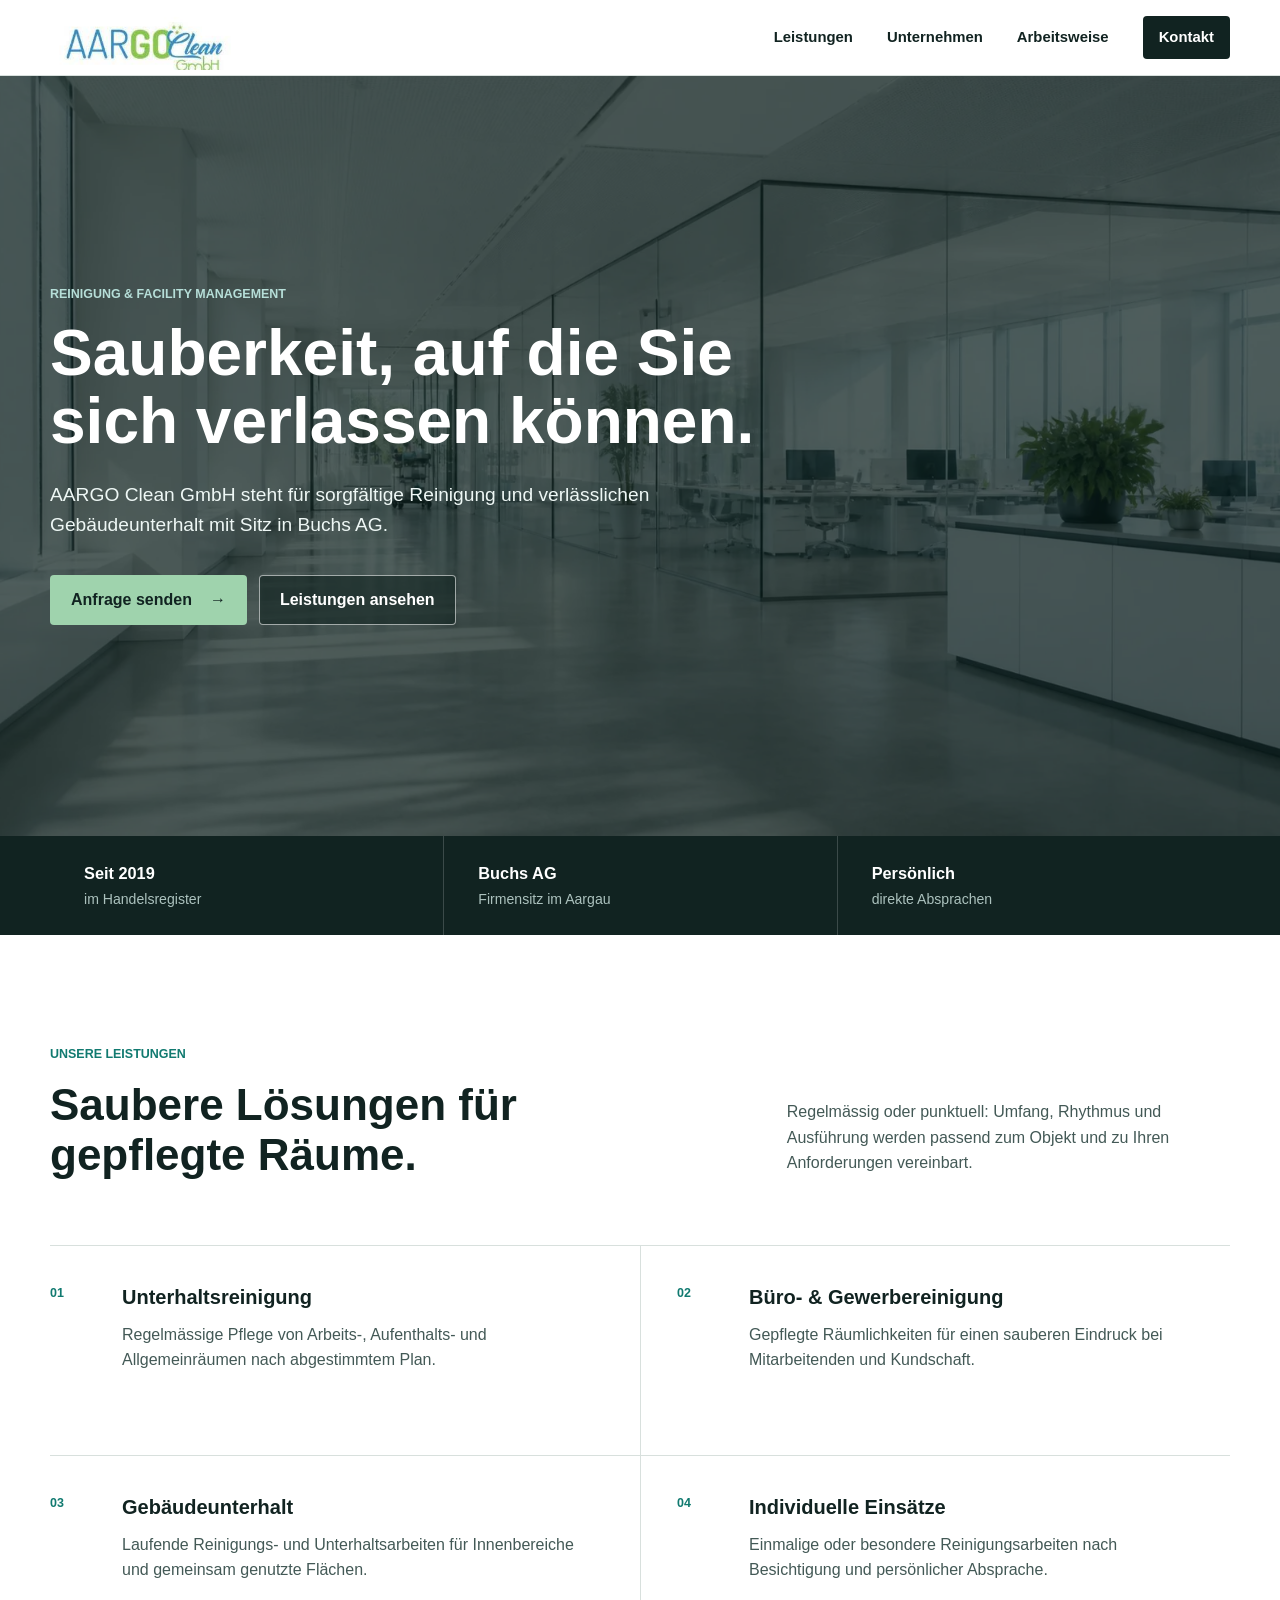
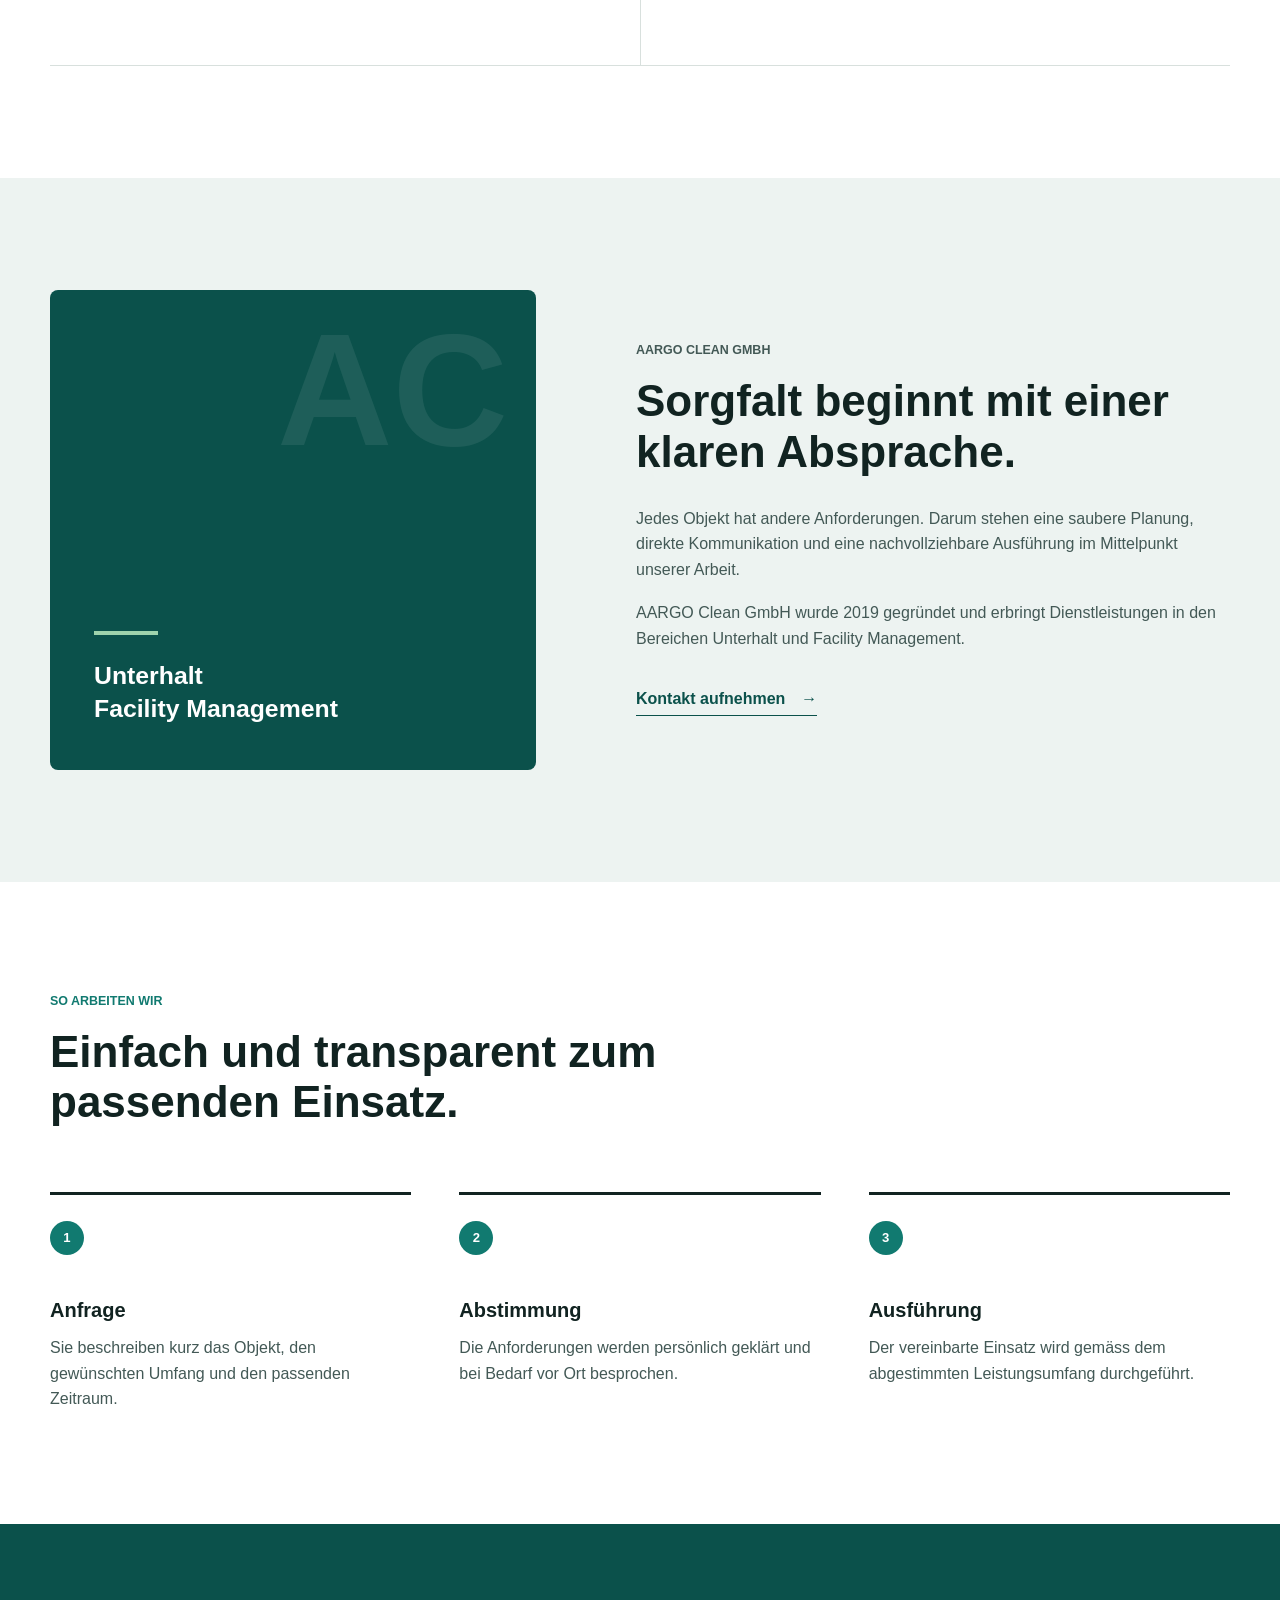
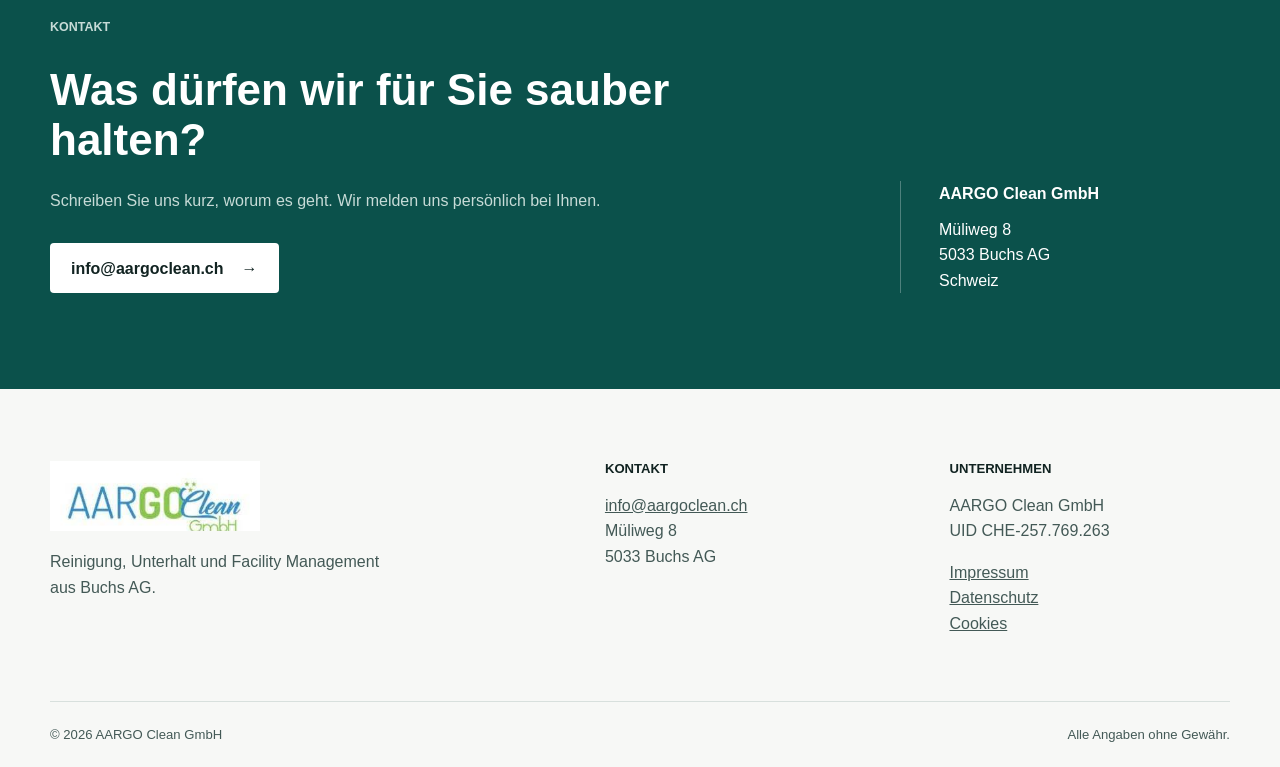
==== commit f28ac5d0: "Add official AARGO Clean logo" ====
--- a/index.html
+++ b/index.html
@@ -6,6 +6,7 @@
     <meta name="description" content="AARGO Clean GmbH in Buchs AG: Reinigung, Gebäudeunterhalt und Facility Management nach persönlicher Absprache.">
     <meta name="theme-color" content="#112321">
     <title>AARGO Clean GmbH | Reinigung &amp; Gebäudeunterhalt</title>
+    <link rel="icon" href="assets/aargoclean-logo.jpg" type="image/jpeg">
     <link rel="preload" href="assets/hero-clean-office.webp" as="image" type="image/webp">
     <link rel="stylesheet" href="styles.css">
     <script src="script.js" defer></script>
@@ -34,8 +35,9 @@
     <header class="site-header">
       <div class="container header-inner">
         <a class="brand" href="#top" aria-label="AARGO Clean Startseite">
-          <span class="brand-mark" aria-hidden="true">A</span>
-          <span class="brand-name">AARGO <strong>Clean</strong></span>
+          <span class="brand-logo">
+            <img src="assets/aargoclean-logo.jpg" alt="AARGO Clean GmbH" width="320" height="320">
+          </span>
         </a>
 
         <button class="menu-toggle" type="button" aria-expanded="false" aria-controls="main-navigation">
@@ -267,8 +269,9 @@
       <div class="container footer-grid">
         <div>
           <a class="brand footer-brand" href="#top" aria-label="Zurück nach oben">
-            <span class="brand-mark" aria-hidden="true">A</span>
-            <span class="brand-name">AARGO <strong>Clean</strong></span>
+            <span class="brand-logo">
+              <img src="assets/aargoclean-logo.jpg" alt="AARGO Clean GmbH" width="320" height="320">
+            </span>
           </a>
           <p>Reinigung, Unterhalt und Facility Management aus Buchs AG.</p>
         </div>
--- a/styles.css
+++ b/styles.css
@@ -102,30 +102,27 @@
 .brand {
   display: inline-flex;
   align-items: center;
-  gap: 12px;
   text-decoration: none;
 }
 
-.brand-mark {
-  width: 38px;
-  height: 38px;
-  display: grid;
-  place-items: center;
-  font-size: 1.1rem;
-  font-weight: 800;
-  color: var(--paper);
-  background: var(--teal);
-  border-radius: 4px;
-}
-
-.brand-name {
-  font-size: 1.05rem;
-  font-weight: 500;
-  line-height: 1;
-}
-
-.brand-name strong {
-  color: var(--teal);
+.brand-logo {
+  width: 190px;
+  height: 64px;
+  position: relative;
+  display: block;
+  overflow: hidden;
+  background: var(--paper);
+}
+
+.brand-logo img {
+  width: 100%;
+  height: auto;
+  position: absolute;
+  top: 50%;
+  left: 50%;
+  display: block;
+  max-width: none;
+  transform: translate(-50%, -51%);
 }
 
 .main-nav {
@@ -731,6 +728,11 @@
   margin-bottom: 18px;
 }
 
+.footer-brand .brand-logo {
+  width: 210px;
+  height: 70px;
+}
+
 .footer-grid > div:first-child p {
   max-width: 330px;
 }
@@ -830,6 +832,11 @@
 
   .menu-toggle {
     display: block;
+  }
+
+  .header-inner > .brand .brand-logo {
+    width: 168px;
+    height: 58px;
   }
 
   .menu-toggle[aria-expanded="true"] span:nth-of-type(2) {
